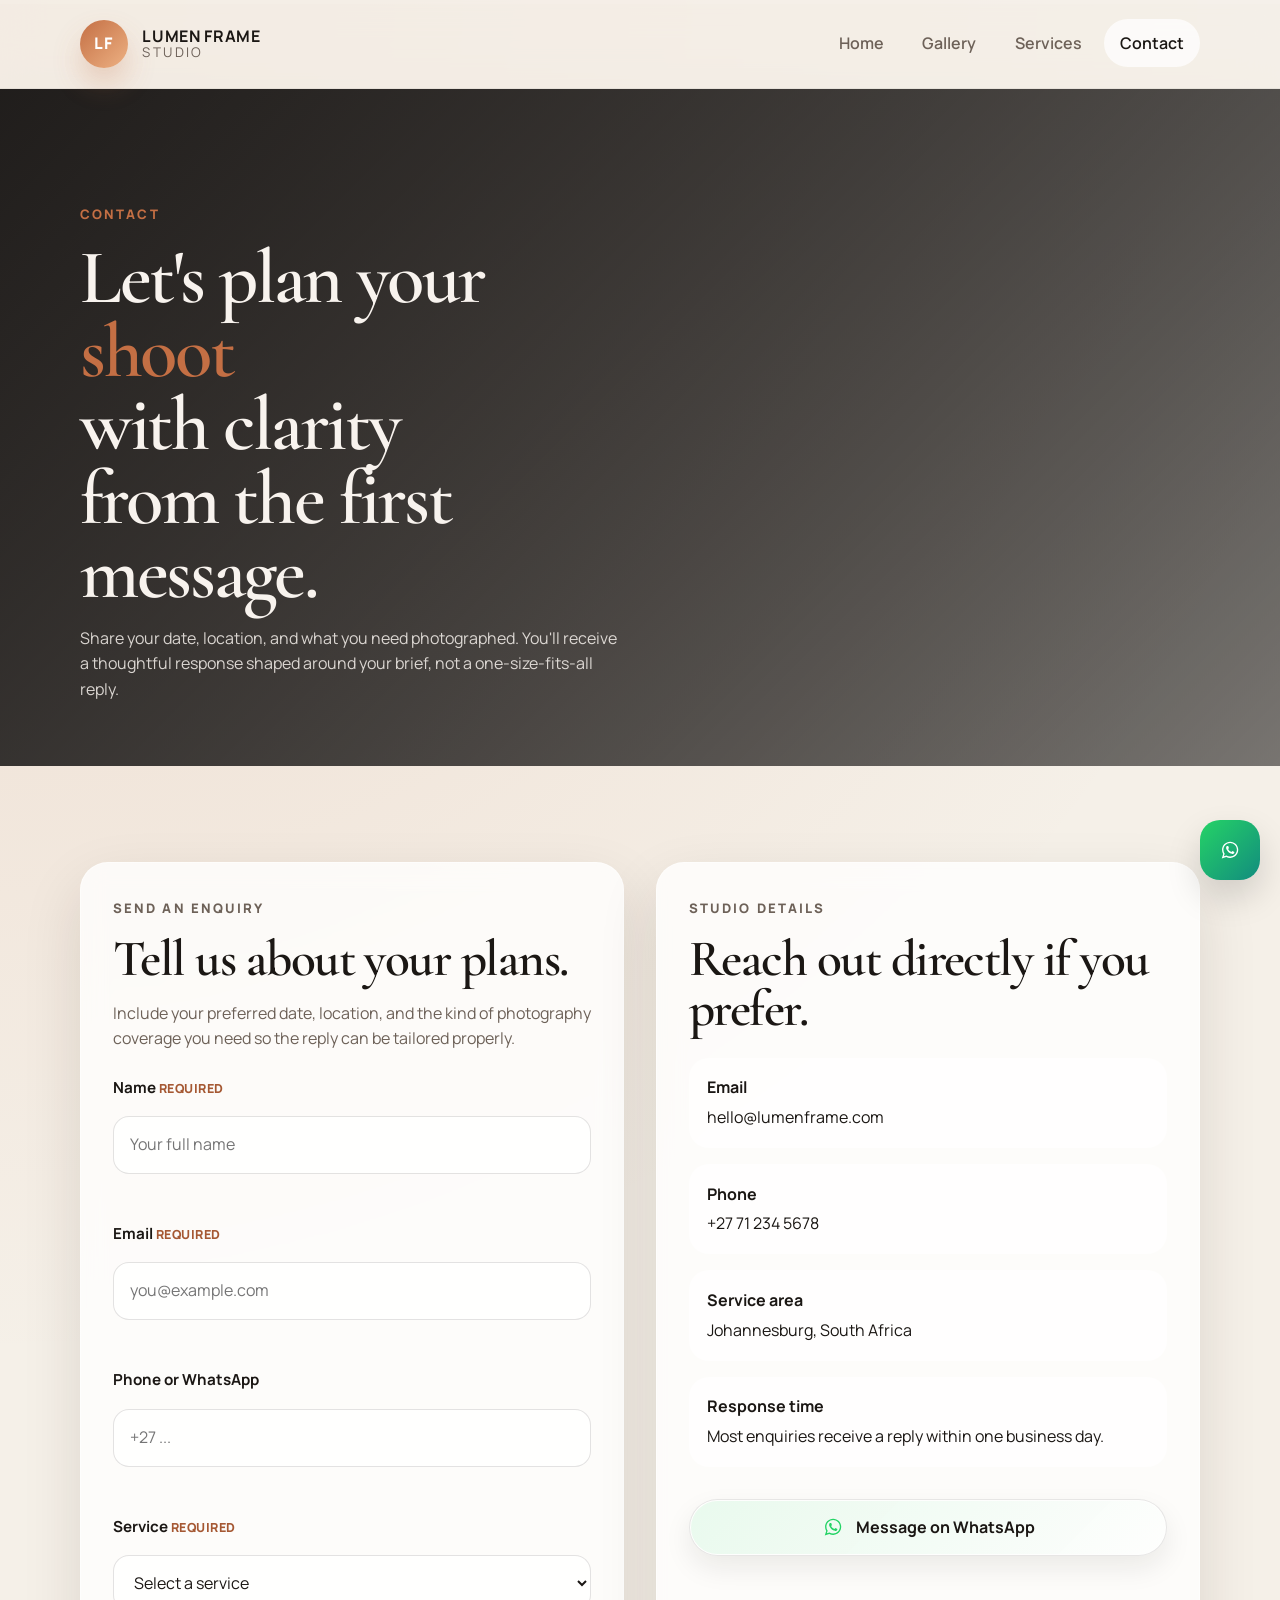
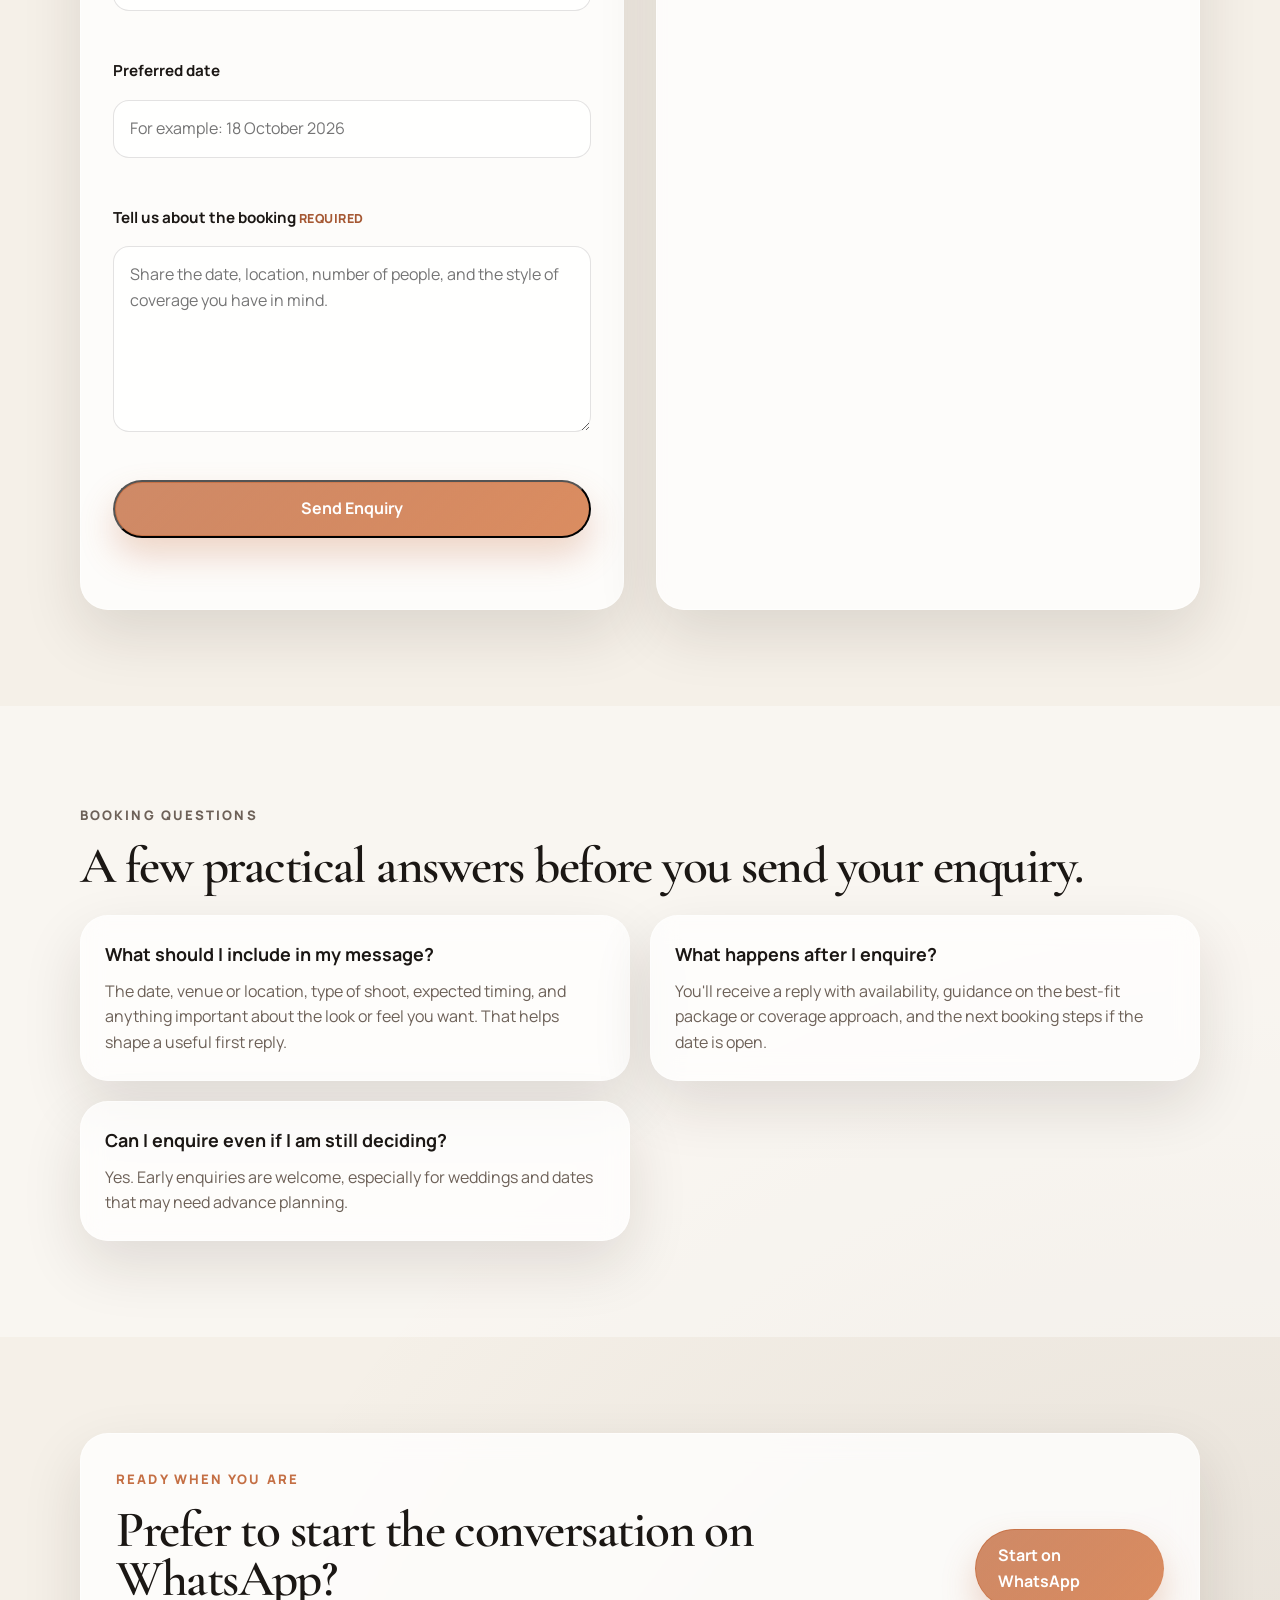
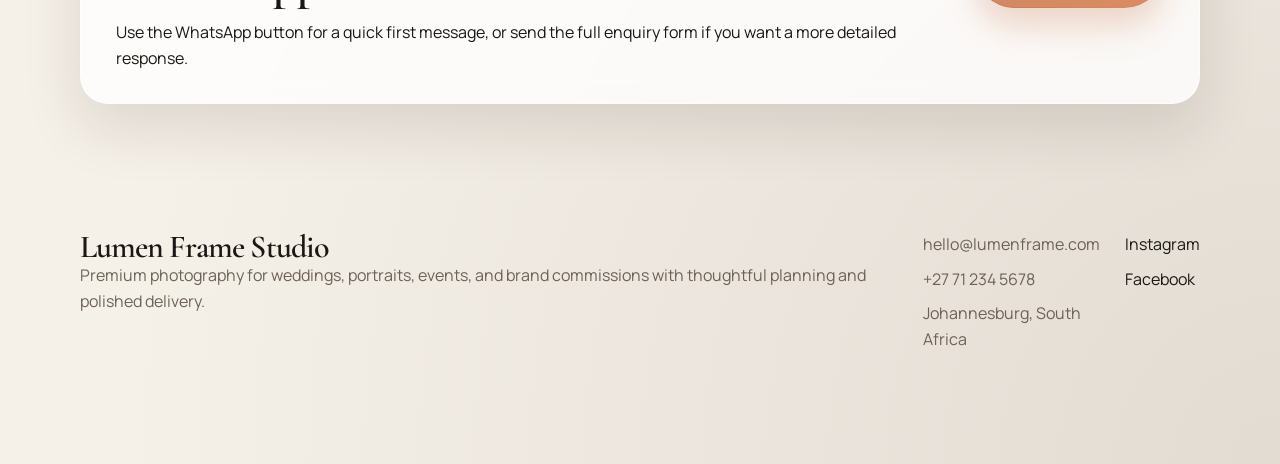
==== contact.html @ c1fb10e2 "Initial commit - photography website" ====
<!DOCTYPE html>
<html lang="en">
<head>
    <!-- Page metadata -->
    <meta charset="UTF-8">
    <meta name="viewport" content="width=device-width, initial-scale=1.0">
    <title>Contact a Johannesburg Photographer | Lumen Frame Studio</title>
    <meta name="description" content="Contact Lumen Frame Studio to check availability for wedding, portrait, event, or brand photography in Johannesburg and surrounding areas.">
    <meta name="keywords" content="contact photographer Johannesburg, book photography session Johannesburg, wedding photographer contact">
    <meta property="og:title" content="Contact a Johannesburg Photographer | Lumen Frame Studio">
    <meta property="og:description" content="Share your date, location, and photography needs to receive tailored guidance and availability.">
    <meta property="og:type" content="website">
    <meta property="og:url" content="https://www.lumenframe.com/contact.html">
    <meta property="og:image" content="https://picsum.photos/seed/lumen-og-contact/1200/630">
    <meta name="twitter:card" content="summary_large_image">
    <meta name="twitter:title" content="Contact a Johannesburg Photographer | Lumen Frame Studio">
    <meta name="twitter:description" content="Start your photography enquiry with clear next steps, thoughtful guidance, and a polished booking experience.">
    <meta name="twitter:image" content="https://picsum.photos/seed/lumen-og-contact/1200/630">
    <link rel="canonical" href="https://www.lumenframe.com/contact.html">
    <link rel="icon" type="image/svg+xml" href="favicon.svg">
    <link rel="preconnect" href="https://fonts.googleapis.com">
    <link rel="preconnect" href="https://fonts.gstatic.com" crossorigin>
    <link href="https://fonts.googleapis.com/css2?family=Manrope:wght@400;500;600;700;800&family=Cormorant+Garamond:wght@500;600;700&display=swap" rel="stylesheet">
    <link rel="stylesheet" href="styles/main.css">
</head>
<body data-page-path="/contact.html">
    <!-- Shared site header -->
    <header class="site-header">
        <nav class="navbar container" aria-label="Primary">
            <a class="brand" href="index.html">
                <span class="brand-mark">LF</span>
                <span class="brand-text">
                    <strong data-site-field="businessName">Lumen Frame</strong>
                    <small>Studio</small>
                </span>
            </a>
            <button class="menu-toggle" type="button" aria-expanded="false" aria-controls="site-nav" aria-label="Open navigation menu">
                <span></span>
                <span></span>
            </button>
            <ul class="nav-links" id="site-nav">
                <li><a href="index.html">Home</a></li>
                <li><a href="gallery.html">Gallery</a></li>
                <li><a href="services.html">Services</a></li>
                <li><a class="active" href="contact.html">Contact</a></li>
            </ul>
        </nav>
        <!-- TODO: Replace with real WhatsApp number in script.js -->
        <a class="mobile-booking-strip" href="#" data-site-link="whatsapp" target="_blank" rel="noopener noreferrer">Book on WhatsApp</a>
    </header>

    <!-- Main page content -->
    <main class="inner-page">
        <!-- Contact hero -->
        <section class="page-hero page-hero-contact" aria-labelledby="contact-hero-title">
            <div class="container reveal">
                <p class="eyebrow">Contact</p>
                <h1 id="contact-hero-title">Let's plan your <span class="hero-rotating-word" data-words="shoot,session,coverage,booking">shoot</span> with clarity from the first message.</h1>
                <p>Share your date, location, and what you need photographed. You'll receive a thoughtful response shaped around your brief, not a one-size-fits-all reply.</p>
            </div>
        </section>

        <!-- Contact form and studio info -->
        <section class="section">
            <div class="container contact-layout">
                <div class="contact-card reveal">
                    <p class="eyebrow">Send an enquiry</p>
                    <h2>Tell us about your plans.</h2>
                    <p>Include your preferred date, location, and the kind of photography coverage you need so the reply can be tailored properly.</p>
                    <!-- TODO: Replace the action value below with your real Formspree endpoint when ready. -->
                    <form class="contact-form" id="contact-form" action="#" method="post" novalidate data-formspree-endpoint="">
                        <label for="contact-name">
                            <span>Name <small class="required-badge">Required</small></span>
                        </label>
                        <input id="contact-name" type="text" name="name" placeholder="Your full name" autocomplete="name" required aria-describedby="contact-name-error">
                        <small class="field-error" id="contact-name-error"></small>

                        <label for="contact-email">
                            <span>Email <small class="required-badge">Required</small></span>
                        </label>
                        <input id="contact-email" type="email" name="email" placeholder="you@example.com" autocomplete="email" required aria-describedby="contact-email-error">
                        <small class="field-error" id="contact-email-error"></small>

                        <label for="contact-phone">
                            <span>Phone or WhatsApp</span>
                        </label>
                        <input id="contact-phone" type="tel" name="phone" placeholder="+27 ..." autocomplete="tel" aria-describedby="contact-phone-error">
                        <small class="field-error" id="contact-phone-error"></small>

                        <label for="contact-service">
                            <span>Service <small class="required-badge">Required</small></span>
                        </label>
                        <select id="contact-service" name="service" required aria-describedby="contact-service-error">
                            <option value="">Select a service</option>
                            <option value="Wedding Coverage">Wedding Coverage</option>
                            <option value="Portrait Session">Portrait Session</option>
                            <option value="Event Photography">Event Photography</option>
                            <option value="Brand or Product Shoot">Brand or Product Shoot</option>
                        </select>
                        <small class="field-error" id="contact-service-error"></small>

                        <label for="contact-date">
                            <span>Preferred date</span>
                        </label>
                        <input id="contact-date" type="text" name="date" placeholder="For example: 18 October 2026" aria-describedby="contact-date-error">
                        <small class="field-error" id="contact-date-error"></small>

                        <label for="contact-message">
                            <span>Tell us about the booking <small class="required-badge">Required</small></span>
                        </label>
                        <textarea id="contact-message" name="message" rows="6" placeholder="Share the date, location, number of people, and the style of coverage you have in mind." required aria-describedby="contact-message-error"></textarea>
                        <small class="field-error" id="contact-message-error"></small>

                        <button class="button button-primary button-full" type="submit" id="contact-submit">Send Enquiry</button>
                        <p class="form-status" id="form-status" aria-live="polite"></p>
                    </form>
                </div>

                <aside class="contact-info-card reveal reveal-delay" aria-labelledby="contact-info-title">
                    <p class="eyebrow">Studio details</p>
                    <h2 id="contact-info-title">Reach out directly if you prefer.</h2>
                    <div class="contact-info-list">
                        <article>
                            <strong>Email</strong>
                            <span data-site-field="email">hello@lumenframe.com</span>
                        </article>
                        <article>
                            <strong>Phone</strong>
                            <span data-site-field="phoneDisplay">+27 71 234 5678</span>
                        </article>
                        <article>
                            <strong>Service area</strong>
                            <span data-site-field="serviceArea">Johannesburg, South Africa</span>
                        </article>
                        <article>
                            <strong>Response time</strong>
                            <span>Most enquiries receive a reply within one business day.</span>
                        </article>
                    </div>
                    <div class="whatsapp-inline-contact">
                        <div class="whatsapp-inline-preview" id="contact-whatsapp-preview" hidden>
                            <div class="whatsapp-inline-window" role="dialog" aria-label="WhatsApp message preview">
                                <button class="whatsapp-inline-close" type="button" aria-label="Close WhatsApp preview" data-close-inline-whatsapp="true">&times;</button>
                                <div class="whatsapp-inline-bar">
                                    <div class="whatsapp-inline-avatar" aria-hidden="true">
                                        <svg xmlns="http://www.w3.org/2000/svg" viewBox="0 0 32 32" width="20" height="20" fill="currentColor">
                                            <path d="M19.11 17.205c-.372 0-1.088 1.39-1.518 1.39a.63.63 0 0 1-.315-.1c-.802-.402-1.504-.817-2.163-1.447-.545-.516-1.146-1.29-1.46-1.963a.426.426 0 0 1-.073-.215c0-.33.99-.945.99-1.49 0-.143-.73-2.09-.832-2.335-.143-.372-.214-.487-.6-.487-.187 0-.36-.043-.53-.043-.302 0-.53.115-.746.315-.688.645-1.032 1.318-1.06 2.264v.114c-.015.99.472 1.977 1.017 2.78 1.23 1.82 2.506 3.41 4.554 4.34.616.287 2.035.888 2.722.888.817 0 2.15-.515 2.478-1.318.13-.33.244-.73.244-1.088 0-.058 0-.144-.03-.215-.1-.172-2.434-1.39-2.678-1.39zm-2.908 7.593c-1.747 0-3.48-.53-4.942-1.49L7.793 24.41l1.132-3.337a8.955 8.955 0 0 1-1.72-5.272c0-4.955 4.04-8.995 8.997-8.995S25.2 10.845 25.2 15.8c0 4.958-4.04 8.998-8.998 8.998zm0-19.798c-5.96 0-10.8 4.842-10.8 10.8 0 1.964.53 3.898 1.546 5.574L5 27.176l5.974-1.92a10.807 10.807 0 0 0 16.03-9.455c0-5.958-4.842-10.8-10.802-10.8z"/>
                                        </svg>
                                    </div>
                                    <div>
                                        <strong>WhatsApp preview</strong>
                                        <span>Message ready to send</span>
                                    </div>
                                </div>
                                <div class="whatsapp-inline-chat">
                                    <div class="whatsapp-inline-bubble">
                                        <p data-site-field="whatsappPreview">Hi Lumen Frame Studio, I would like to enquire about availability for a photography booking.</p>
                                    </div>
                                </div>
                                <a class="button button-primary button-full" href="#" data-site-link="whatsapp" target="_blank" rel="noopener noreferrer">Continue to WhatsApp</a>
                            </div>
                        </div>
                        <button class="button button-secondary button-full whatsapp-inline-trigger" type="button" id="contact-whatsapp-trigger" aria-expanded="false" aria-controls="contact-whatsapp-preview">
                            <span class="whatsapp-inline-trigger-icon" aria-hidden="true">
                                <svg xmlns="http://www.w3.org/2000/svg" viewBox="0 0 32 32" width="24" height="24" fill="currentColor">
                                    <path d="M19.11 17.205c-.372 0-1.088 1.39-1.518 1.39a.63.63 0 0 1-.315-.1c-.802-.402-1.504-.817-2.163-1.447-.545-.516-1.146-1.29-1.46-1.963a.426.426 0 0 1-.073-.215c0-.33.99-.945.99-1.49 0-.143-.73-2.09-.832-2.335-.143-.372-.214-.487-.6-.487-.187 0-.36-.043-.53-.043-.302 0-.53.115-.746.315-.688.645-1.032 1.318-1.06 2.264v.114c-.015.99.472 1.977 1.017 2.78 1.23 1.82 2.506 3.41 4.554 4.34.616.287 2.035.888 2.722.888.817 0 2.15-.515 2.478-1.318.13-.33.244-.73.244-1.088 0-.058 0-.144-.03-.215-.1-.172-2.434-1.39-2.678-1.39zm-2.908 7.593c-1.747 0-3.48-.53-4.942-1.49L7.793 24.41l1.132-3.337a8.955 8.955 0 0 1-1.72-5.272c0-4.955 4.04-8.995 8.997-8.995S25.2 10.845 25.2 15.8c0 4.958-4.04 8.998-8.998 8.998zm0-19.798c-5.96 0-10.8 4.842-10.8 10.8 0 1.964.53 3.898 1.546 5.574L5 27.176l5.974-1.92a10.807 10.807 0 0 0 16.03-9.455c0-5.958-4.842-10.8-10.802-10.8z"/>
                                </svg>
                            </span>
                            <span>Message on WhatsApp</span>
                        </button>
                    </div>
                </aside>
            </div>
        </section>

        <!-- FAQ -->
        <section class="section section-soft faq-section" aria-labelledby="contact-faq-title">
            <div class="container gallery-intro reveal">
                <p class="eyebrow">Booking questions</p>
                <h2 id="contact-faq-title">A few practical answers before you send your enquiry.</h2>
            </div>
            <div class="container faq-list">
                <article class="faq-item reveal">
                    <h3>What should I include in my message?</h3>
                    <p>The date, venue or location, type of shoot, expected timing, and anything important about the look or feel you want. That helps shape a useful first reply.</p>
                </article>
                <article class="faq-item reveal reveal-delay">
                    <h3>What happens after I enquire?</h3>
                    <p>You'll receive a reply with availability, guidance on the best-fit package or coverage approach, and the next booking steps if the date is open.</p>
                </article>
                <article class="faq-item reveal reveal-delay-2">
                    <h3>Can I enquire even if I am still deciding?</h3>
                    <p>Yes. Early enquiries are welcome, especially for weddings and dates that may need advance planning.</p>
                </article>
            </div>
        </section>

        <!-- Final CTA -->
        <section class="section">
            <div class="container">
                <div class="cta-panel reveal">
                    <div>
                        <p class="eyebrow">Ready when you are</p>
                        <h2>Prefer to start the conversation on WhatsApp?</h2>
                        <p>Use the WhatsApp button for a quick first message, or send the full enquiry form if you want a more detailed response.</p>
                    </div>
                    <a class="button button-primary" href="#" data-site-link="whatsapp" target="_blank" rel="noopener noreferrer">Start on WhatsApp</a>
                </div>
            </div>
        </section>
    </main>

    <!-- Shared footer -->
    <footer class="site-footer" aria-label="Footer">
        <div class="container footer-grid">
            <div>
                <h3 data-site-field="businessNameFull">Lumen Frame Studio</h3>
                <p>Premium photography for weddings, portraits, events, and brand commissions with thoughtful planning and polished delivery.</p>
            </div>
            <div class="footer-contact">
                <!-- TODO: Replace with real business contact details in script.js -->
                <p><a href="#" data-site-link="email"><span data-site-field="email">hello@lumenframe.com</span></a></p>
                <p><a href="#" data-site-link="phone"><span data-site-field="phoneDisplay">+27 71 234 5678</span></a></p>
                <p data-site-field="serviceArea">Johannesburg, South Africa</p>
            </div>
            <div class="footer-socials" aria-label="Social links">
                <a href="#" data-site-link="instagram" target="_blank" rel="noopener noreferrer">Instagram</a>
                <a href="#" data-site-link="facebook" target="_blank" rel="noopener noreferrer">Facebook</a>
            </div>
        </div>
    </footer>

    <!-- Shared WhatsApp preview modal -->
    <div class="whatsapp-preview" id="whatsapp-preview" hidden>
        <div class="whatsapp-preview-backdrop" data-close-whatsapp="true"></div>
        <div class="whatsapp-preview-card" role="dialog" aria-modal="true" aria-labelledby="whatsapp-title">
            <div class="whatsapp-preview-head">
                <div class="whatsapp-preview-icon" aria-hidden="true">
                    <svg viewBox="0 0 24 24" fill="none">
                        <path d="M20.52 3.48A11.86 11.86 0 0 0 12.07 0C5.5 0 .17 5.33.17 11.9c0 2.1.55 4.15 1.6 5.95L0 24l6.32-1.65a11.9 11.9 0 0 0 5.75 1.46h.01c6.57 0 11.9-5.34 11.9-11.9 0-3.18-1.24-6.17-3.46-8.43Z" fill="currentColor"/>
                        <path d="M17.02 13.98c-.27-.14-1.6-.79-1.85-.88-.25-.09-.43-.14-.61.13-.18.27-.7.88-.85 1.06-.16.18-.31.2-.58.07-.27-.14-1.12-.41-2.14-1.3-.79-.71-1.33-1.58-1.49-1.85-.16-.27-.02-.42.12-.56.13-.13.27-.31.41-.47.14-.16.18-.27.27-.45.09-.18.05-.34-.02-.47-.07-.14-.61-1.47-.84-2.01-.22-.53-.45-.46-.61-.47h-.52c-.18 0-.47.07-.72.34-.25.27-.95.93-.95 2.27s.97 2.63 1.11 2.81c.14.18 1.91 2.92 4.63 4.09.65.28 1.16.45 1.56.58.65.21 1.24.18 1.71.11.52-.08 1.6-.65 1.83-1.27.23-.61.23-1.13.16-1.27-.07-.13-.25-.2-.52-.34Z" fill="#161413"/>
                    </svg>
                </div>
                <div>
                    <h3 id="whatsapp-title">Open WhatsApp chat?</h3>
                    <p>You can review and edit the message in WhatsApp before sending.</p>
                </div>
            </div>
            <div class="whatsapp-message-preview">
                <span class="message-label">Preview</span>
                <p data-site-field="whatsappPreview">Hi Lumen Frame Studio, I would like to enquire about availability for a photography booking.</p>
            </div>
            <div class="whatsapp-preview-actions">
                <button class="button button-secondary" type="button" data-close-whatsapp="true">Cancel</button>
                <a class="button button-primary" href="#" data-site-link="whatsapp" target="_blank" rel="noopener noreferrer">Continue to WhatsApp</a>
            </div>
        </div>
    </div>

    <!-- Floating actions -->
    <a class="floating-whatsapp" href="#" data-site-link="whatsapp" target="_blank" rel="noopener noreferrer" aria-label="Chat on WhatsApp">
        <svg viewBox="0 0 24 24" fill="none" aria-hidden="true">
            <path d="M20.52 3.48A11.86 11.86 0 0 0 12.07 0C5.5 0 .17 5.33.17 11.9c0 2.1.55 4.15 1.6 5.95L0 24l6.32-1.65a11.9 11.9 0 0 0 5.75 1.46h.01c6.57 0 11.9-5.34 11.9-11.9 0-3.18-1.24-6.17-3.46-8.43Z" fill="currentColor"/>
            <path d="M17.02 13.98c-.27-.14-1.6-.79-1.85-.88-.25-.09-.43-.14-.61.13-.18.27-.7.88-.85 1.06-.16.18-.31.2-.58.07-.27-.14-1.12-.41-2.14-1.3-.79-.71-1.33-1.58-1.49-1.85-.16-.27-.02-.42.12-.56.13-.13.27-.31.41-.47.14-.16.18-.27.27-.45.09-.18.05-.34-.02-.47-.07-.14-.61-1.47-.84-2.01-.22-.53-.45-.46-.61-.47h-.52c-.18 0-.47.07-.72.34-.25.27-.95.93-.95 2.27s.97 2.63 1.11 2.81c.14.18 1.91 2.92 4.63 4.09.65.28 1.16.45 1.56.58.65.21 1.24.18 1.71.11.52-.08 1.6-.65 1.83-1.27.23-.61.23-1.13.16-1.27-.07-.13-.25-.2-.52-.34Z" fill="#ffffff"/>
        </svg>
    </a>
    <button class="back-to-top" id="back-to-top" type="button" aria-label="Back to top">&#8593;</button>
    <!-- Shared site interactions -->
    <script src="script.js"></script>
</body>
</html>
---- styles/main.css ----
/* Main stylesheet entry point. Keep imports ordered from global to specific. */
@import url("./base.css");
@import url("./layout.css");
@import url("./components.css");
@import url("./pages.css");
@import url("./animations.css");
@import url("./responsive.css");
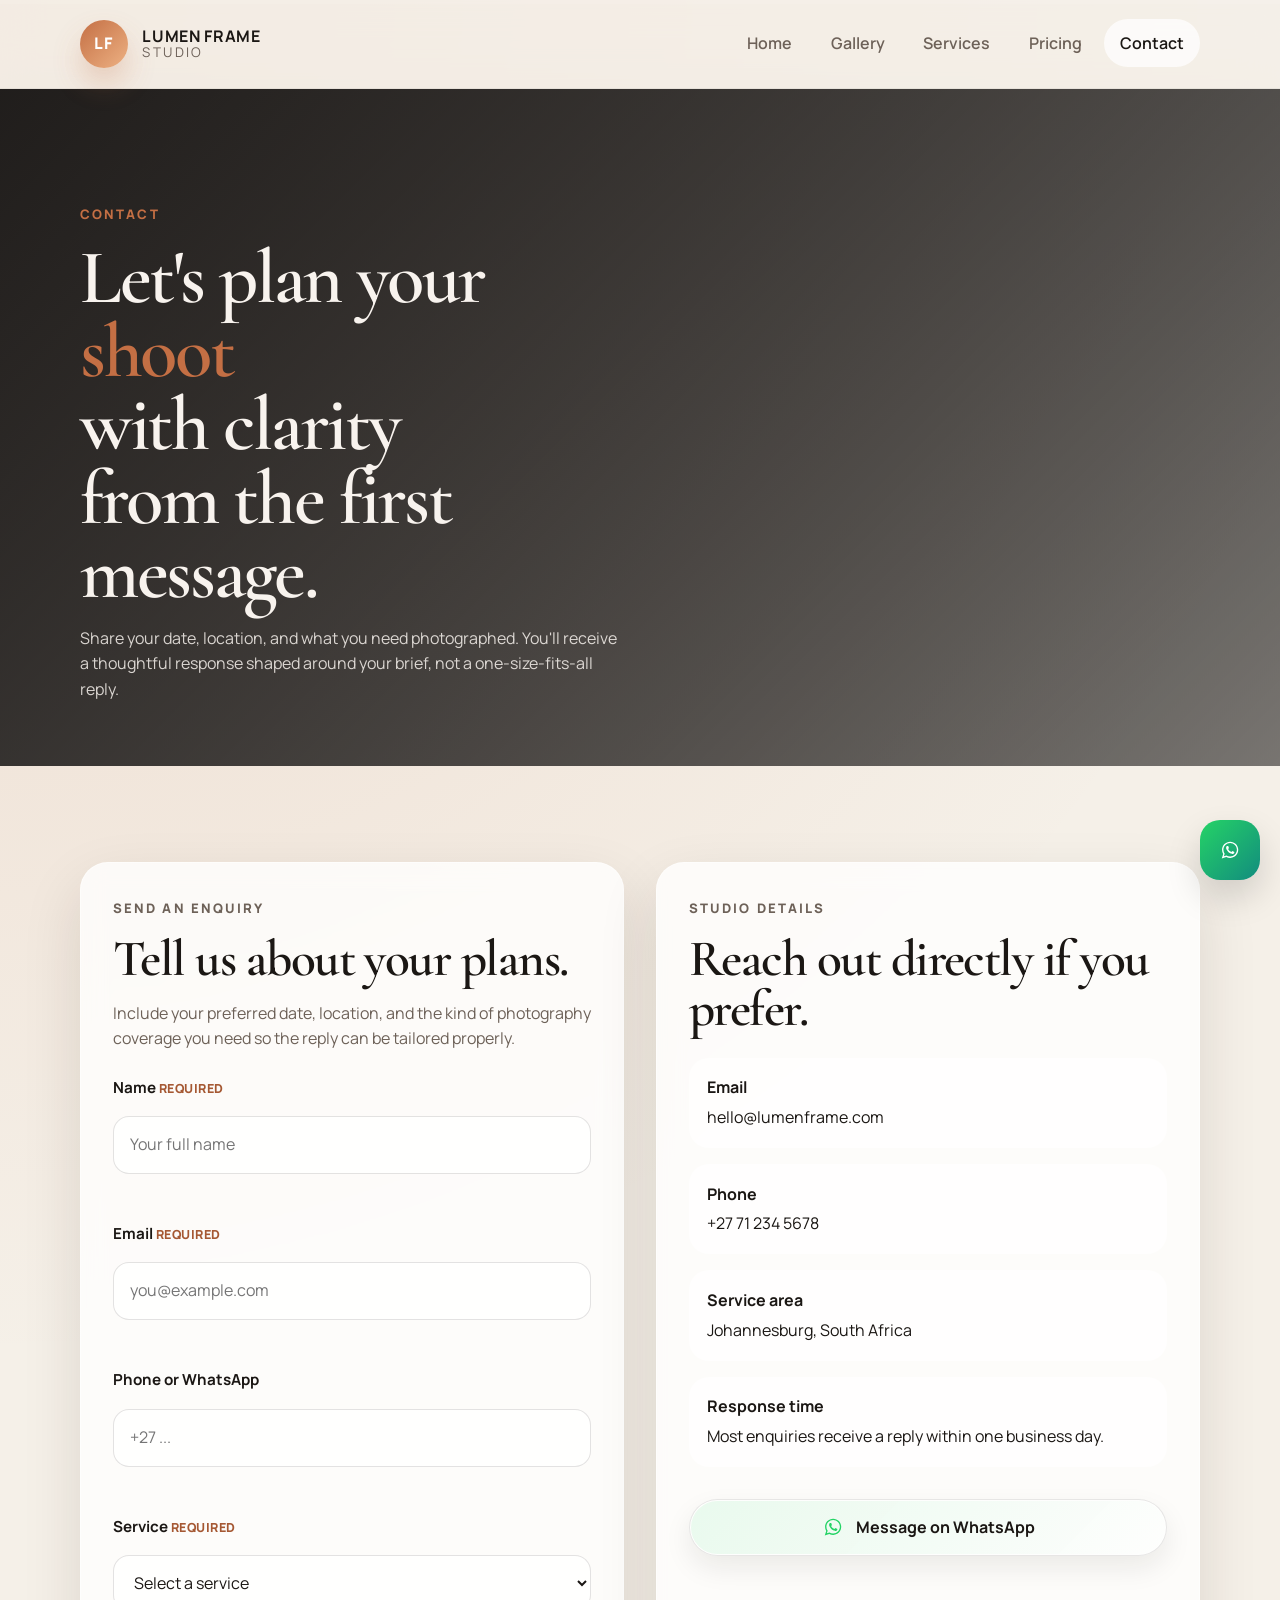
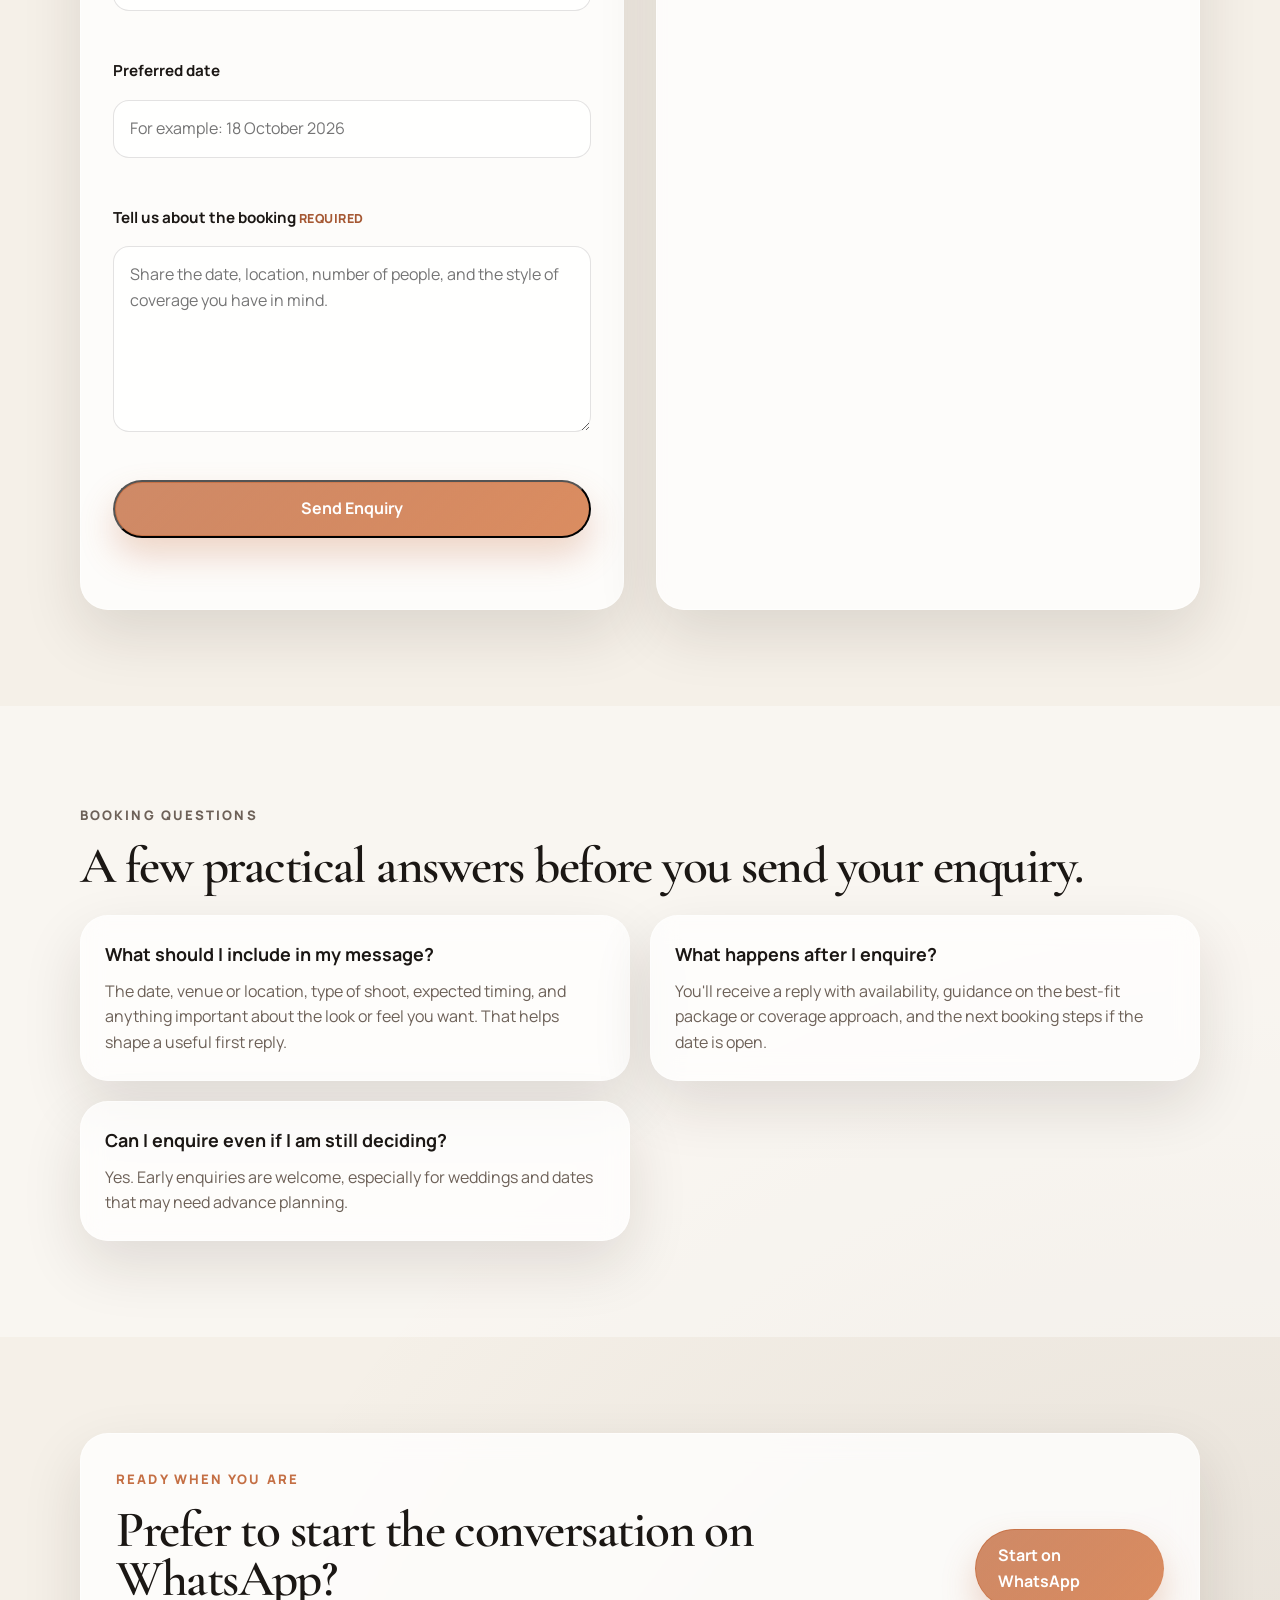
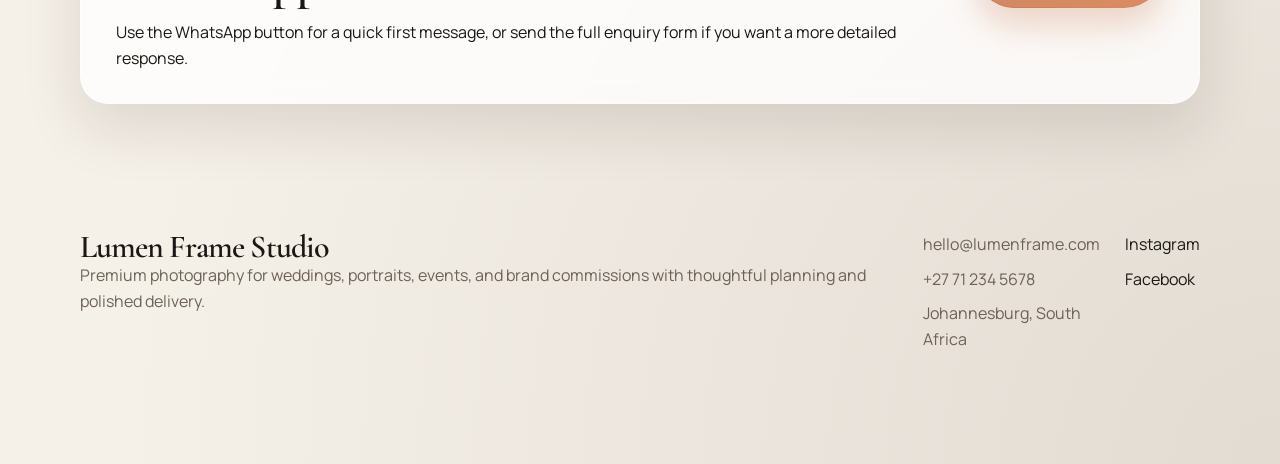
==== commit ea743f63: "Add dedicated pricing page" ====
--- a/contact.html
+++ b/contact.html
@@ -42,6 +42,7 @@
                 <li><a href="index.html">Home</a></li>
                 <li><a href="gallery.html">Gallery</a></li>
                 <li><a href="services.html">Services</a></li>
+                <li><a href="pricing.html">Pricing</a></li>
                 <li><a class="active" href="contact.html">Contact</a></li>
             </ul>
         </nav>
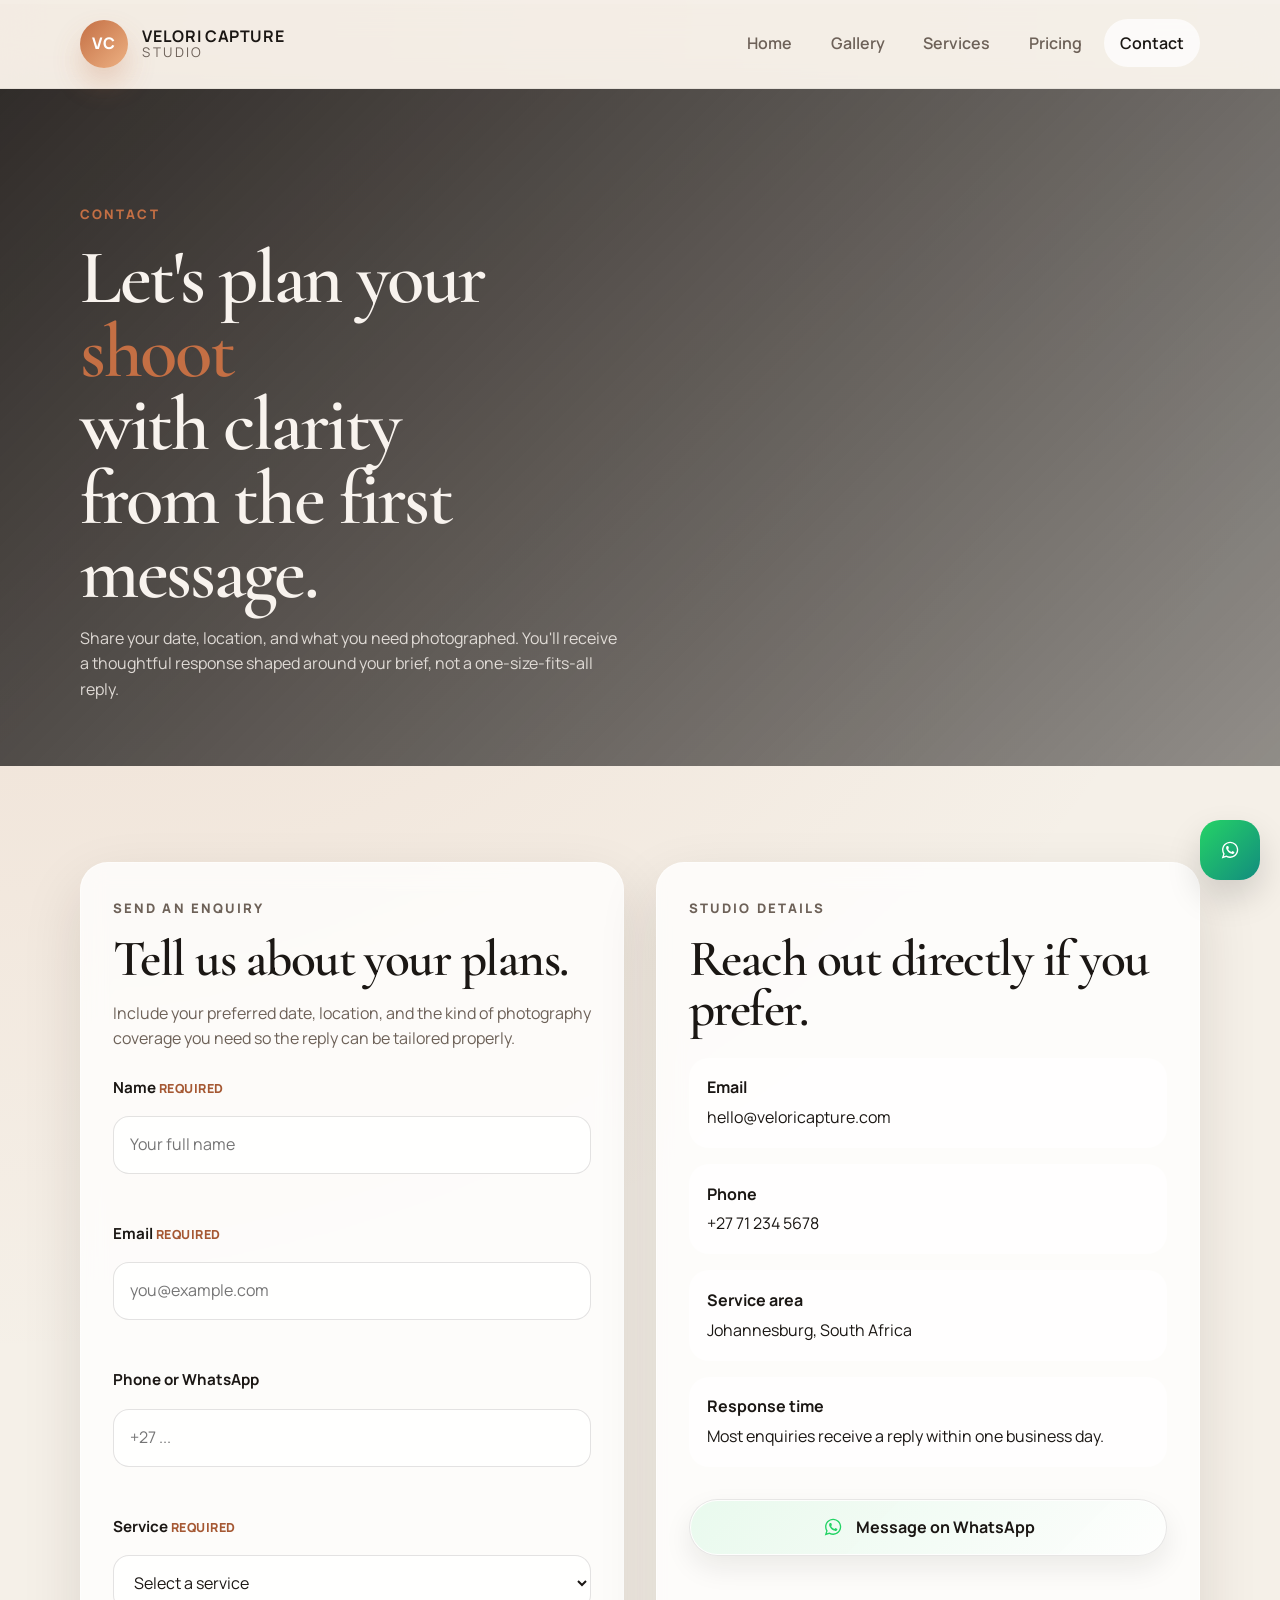
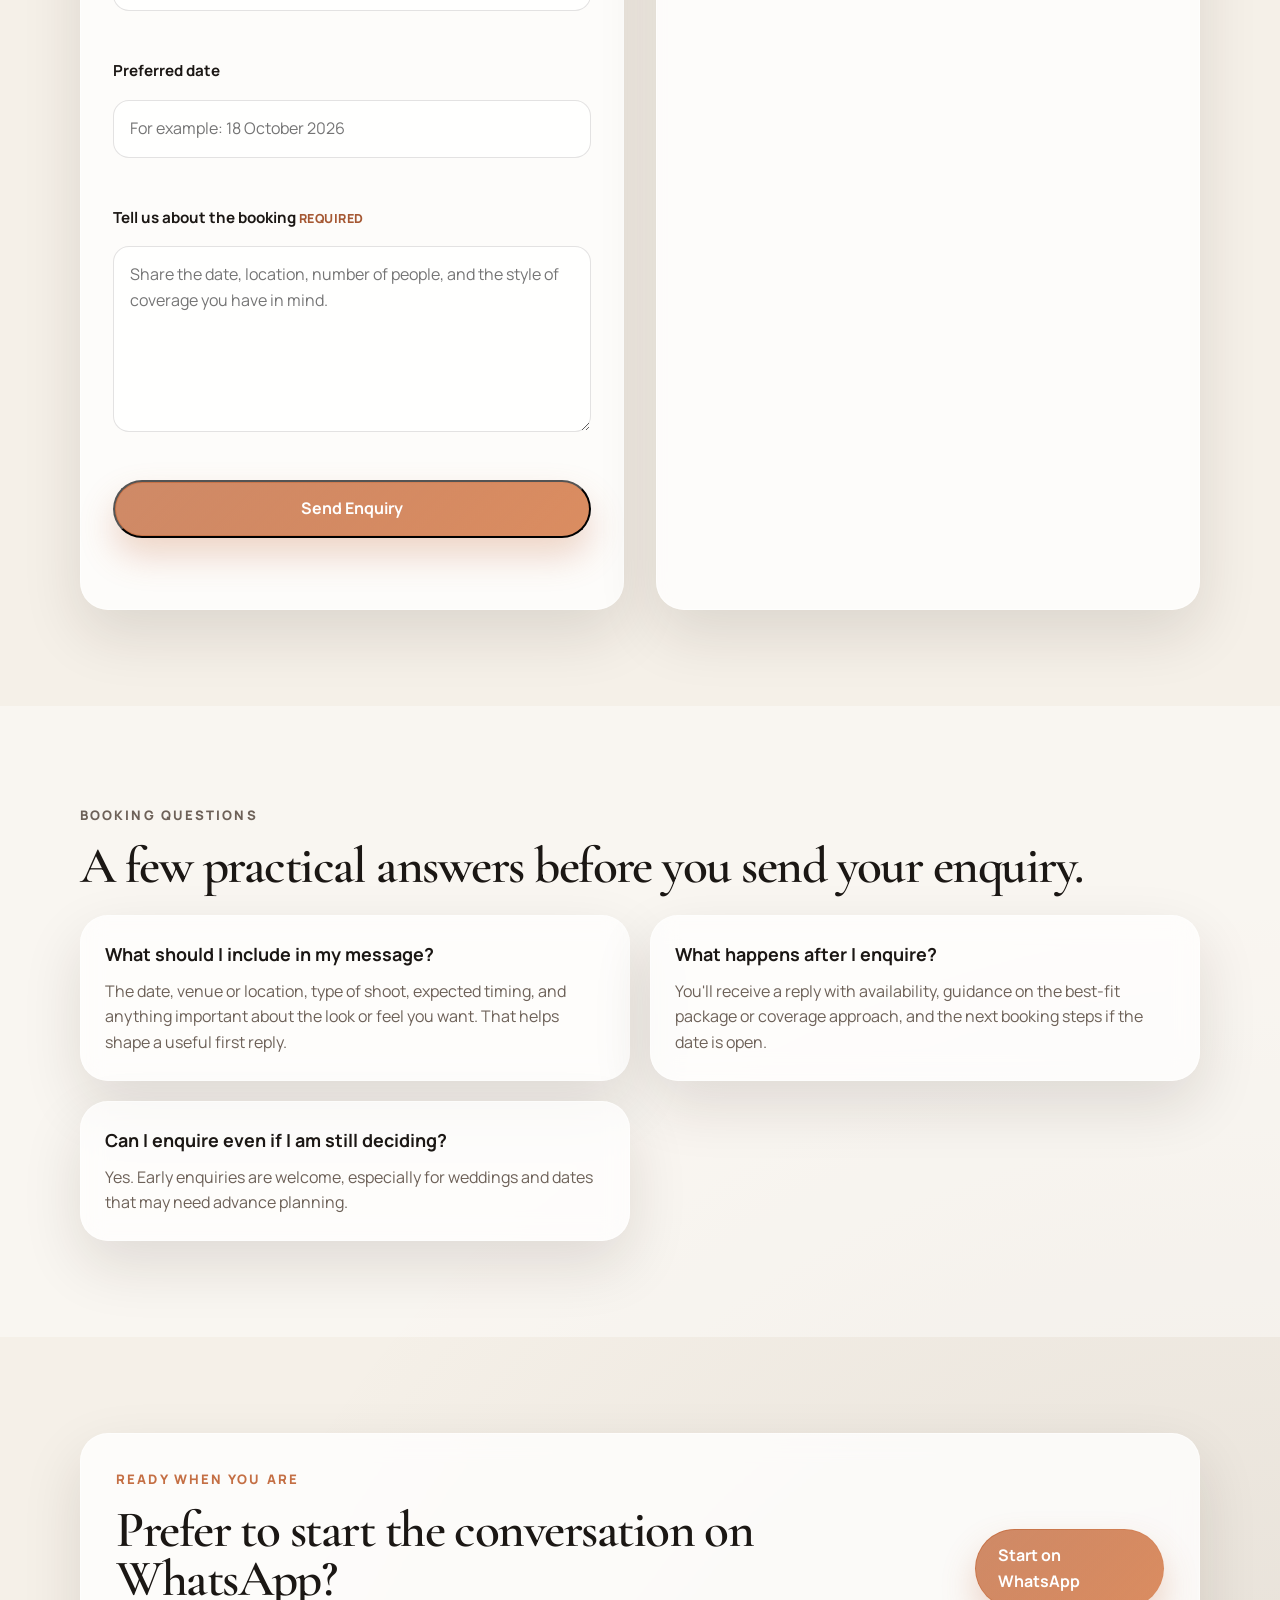
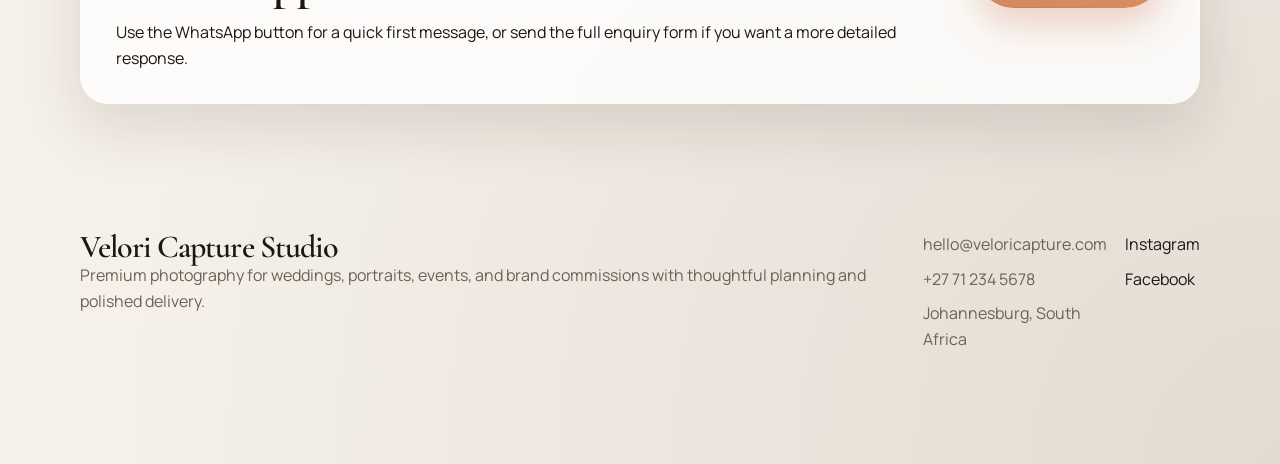
==== commit 38cdba8e: "Rebrand site to Velori Capture Studio" ====
--- a/contact.html
+++ b/contact.html
@@ -4,19 +4,19 @@
     <!-- Page metadata -->
     <meta charset="UTF-8">
     <meta name="viewport" content="width=device-width, initial-scale=1.0">
-    <title>Contact a Johannesburg Photographer | Lumen Frame Studio</title>
-    <meta name="description" content="Contact Lumen Frame Studio to check availability for wedding, portrait, event, or brand photography in Johannesburg and surrounding areas.">
+    <title>Contact a Johannesburg Photographer | Velori Capture Studio</title>
+    <meta name="description" content="Contact Velori Capture Studio to check availability for wedding, portrait, event, or brand photography in Johannesburg and surrounding areas.">
     <meta name="keywords" content="contact photographer Johannesburg, book photography session Johannesburg, wedding photographer contact">
-    <meta property="og:title" content="Contact a Johannesburg Photographer | Lumen Frame Studio">
+    <meta property="og:title" content="Contact a Johannesburg Photographer | Velori Capture Studio">
     <meta property="og:description" content="Share your date, location, and photography needs to receive tailored guidance and availability.">
     <meta property="og:type" content="website">
-    <meta property="og:url" content="https://www.lumenframe.com/contact.html">
+    <meta property="og:url" content="https://www.veloricapture.com/contact.html">
     <meta property="og:image" content="https://picsum.photos/seed/lumen-og-contact/1200/630">
     <meta name="twitter:card" content="summary_large_image">
-    <meta name="twitter:title" content="Contact a Johannesburg Photographer | Lumen Frame Studio">
+    <meta name="twitter:title" content="Contact a Johannesburg Photographer | Velori Capture Studio">
     <meta name="twitter:description" content="Start your photography enquiry with clear next steps, thoughtful guidance, and a polished booking experience.">
     <meta name="twitter:image" content="https://picsum.photos/seed/lumen-og-contact/1200/630">
-    <link rel="canonical" href="https://www.lumenframe.com/contact.html">
+    <link rel="canonical" href="https://www.veloricapture.com/contact.html">
     <link rel="icon" type="image/svg+xml" href="favicon.svg">
     <link rel="preconnect" href="https://fonts.googleapis.com">
     <link rel="preconnect" href="https://fonts.gstatic.com" crossorigin>
@@ -28,9 +28,9 @@
     <header class="site-header">
         <nav class="navbar container" aria-label="Primary">
             <a class="brand" href="index.html">
-                <span class="brand-mark">LF</span>
+                <span class="brand-mark">VC</span>
                 <span class="brand-text">
-                    <strong data-site-field="businessName">Lumen Frame</strong>
+                    <strong data-site-field="businessName">Velori Capture</strong>
                     <small>Studio</small>
                 </span>
             </a>
@@ -123,7 +123,7 @@
                     <div class="contact-info-list">
                         <article>
                             <strong>Email</strong>
-                            <span data-site-field="email">hello@lumenframe.com</span>
+                            <span data-site-field="email">hello@veloricapture.com</span>
                         </article>
                         <article>
                             <strong>Phone</strong>
@@ -155,7 +155,7 @@
                                 </div>
                                 <div class="whatsapp-inline-chat">
                                     <div class="whatsapp-inline-bubble">
-                                        <p data-site-field="whatsappPreview">Hi Lumen Frame Studio, I would like to enquire about availability for a photography booking.</p>
+                                        <p data-site-field="whatsappPreview">Hi Velori Capture Studio, I would like to enquire about availability for a photography booking.</p>
                                     </div>
                                 </div>
                                 <a class="button button-primary button-full" href="#" data-site-link="whatsapp" target="_blank" rel="noopener noreferrer">Continue to WhatsApp</a>
@@ -215,12 +215,12 @@
     <footer class="site-footer" aria-label="Footer">
         <div class="container footer-grid">
             <div>
-                <h3 data-site-field="businessNameFull">Lumen Frame Studio</h3>
+                <h3 data-site-field="businessNameFull">Velori Capture Studio</h3>
                 <p>Premium photography for weddings, portraits, events, and brand commissions with thoughtful planning and polished delivery.</p>
             </div>
             <div class="footer-contact">
                 <!-- TODO: Replace with real business contact details in script.js -->
-                <p><a href="#" data-site-link="email"><span data-site-field="email">hello@lumenframe.com</span></a></p>
+                <p><a href="#" data-site-link="email"><span data-site-field="email">hello@veloricapture.com</span></a></p>
                 <p><a href="#" data-site-link="phone"><span data-site-field="phoneDisplay">+27 71 234 5678</span></a></p>
                 <p data-site-field="serviceArea">Johannesburg, South Africa</p>
             </div>
@@ -249,7 +249,7 @@
             </div>
             <div class="whatsapp-message-preview">
                 <span class="message-label">Preview</span>
-                <p data-site-field="whatsappPreview">Hi Lumen Frame Studio, I would like to enquire about availability for a photography booking.</p>
+                <p data-site-field="whatsappPreview">Hi Velori Capture Studio, I would like to enquire about availability for a photography booking.</p>
             </div>
             <div class="whatsapp-preview-actions">
                 <button class="button button-secondary" type="button" data-close-whatsapp="true">Cancel</button>
